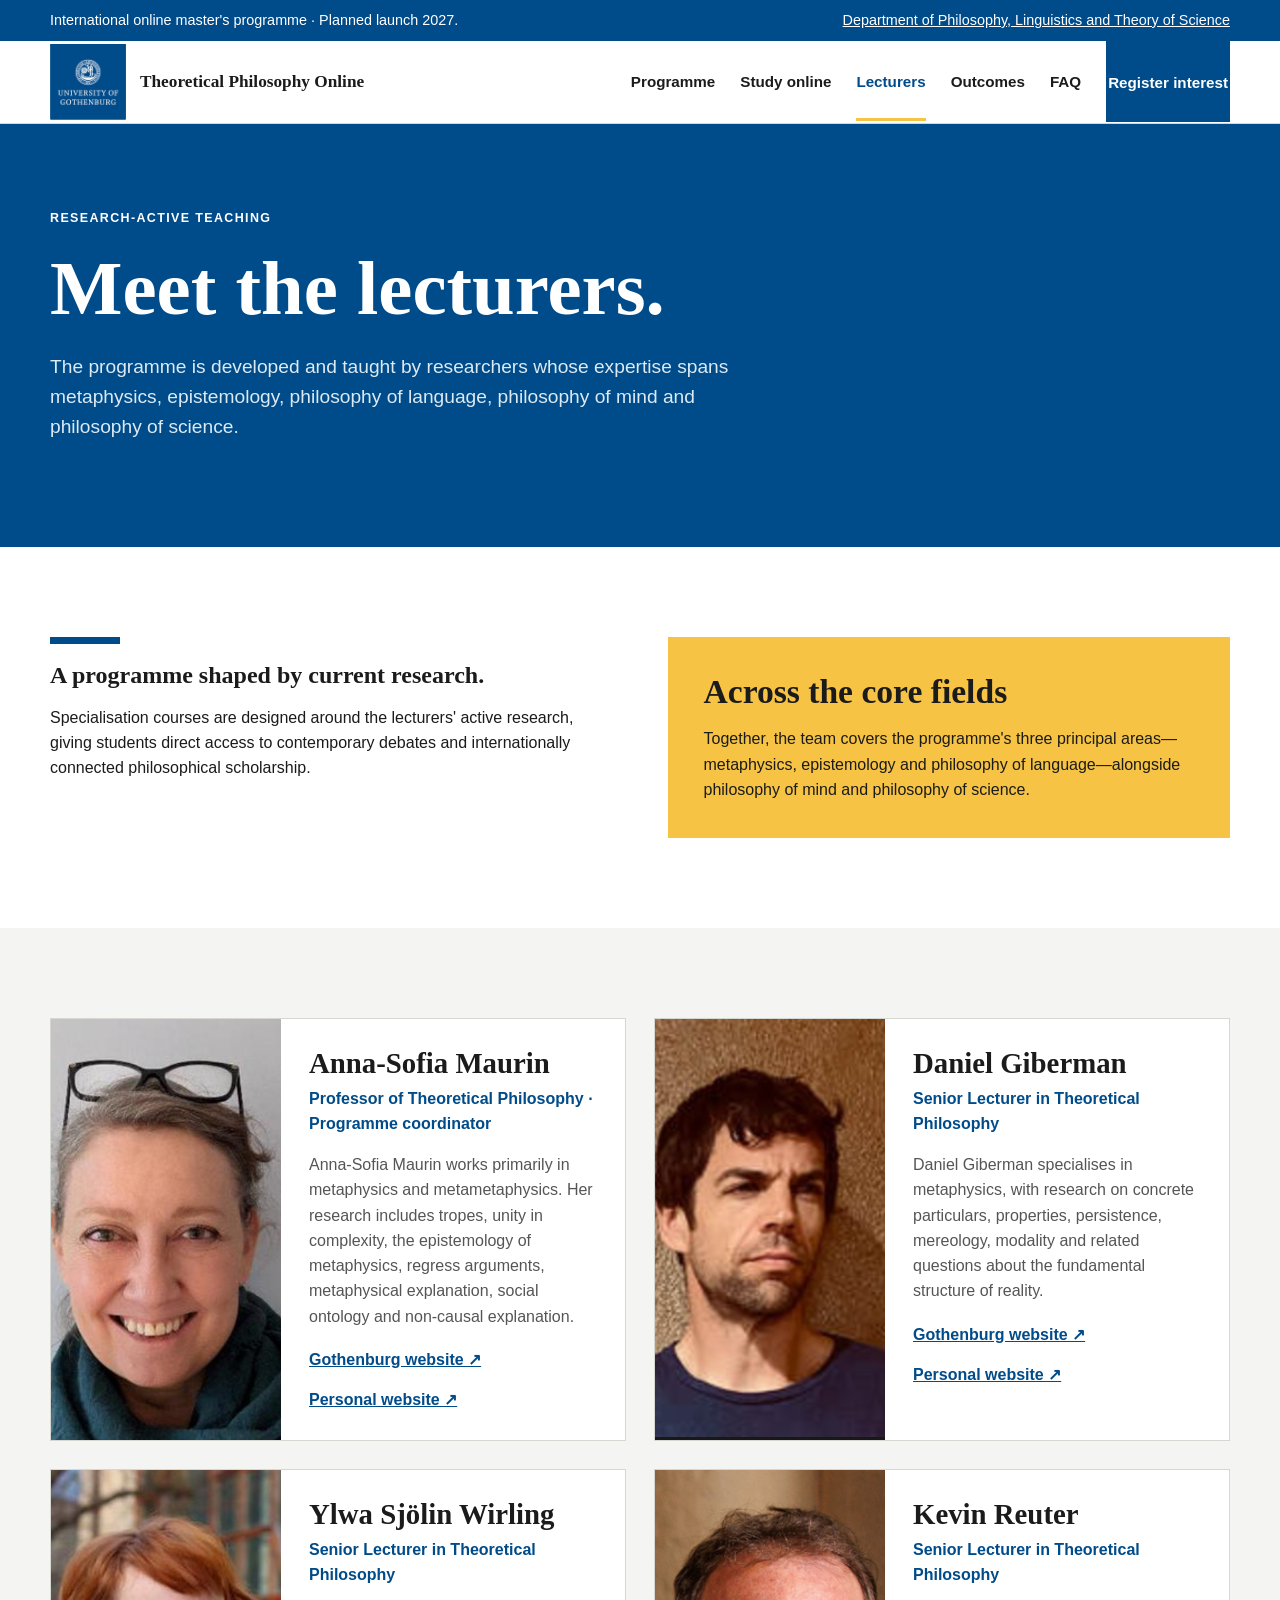
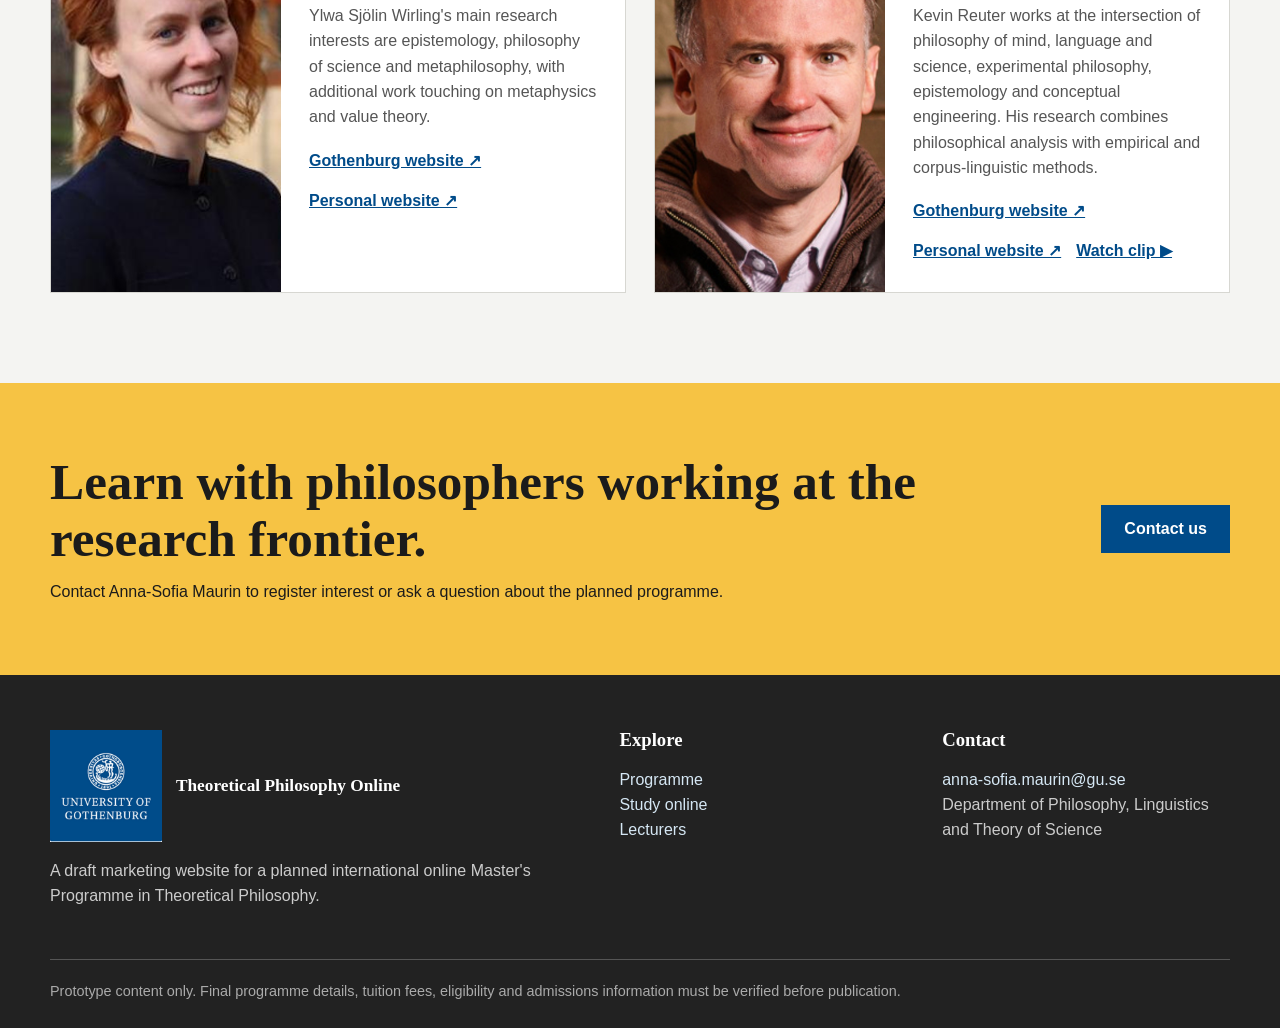
==== lecturers.html @ 15c9fd56 "Add files via upload" ====
<!DOCTYPE html>
<html lang="en">
<head>
  <meta charset="UTF-8" />
  <meta name="viewport" content="width=device-width, initial-scale=1.0" />
  <meta name="description" content="Meet the lecturers teaching the Online Master's Programme in Theoretical Philosophy at the University of Gothenburg." />
  <title>Lecturers | Online Master's in Theoretical Philosophy</title>
  <link rel="stylesheet" href="style.css" />
</head>
<body>
  <div class="topbar"><div class="wrap"><span>International online master's programme · Planned launch 2027.</span><a href="https://www.gu.se/en/flov">Department of Philosophy, Linguistics and Theory of Science</a></div></div>
  <header><div class="wrap"><nav aria-label="Main navigation">
    <a class="brand" href="index.html"><span class="gu-logo-crop" aria-hidden="true"><img src="images/university-of-gothenburg.png" alt=""></span><span class="brand-text"><strong>Theoretical Philosophy Online</strong></span></a>
    <button class="menu" aria-label="Open menu" aria-expanded="false">☰</button>
    <div class="nav-links"><a href="index.html#programme">Programme</a><a href="index.html#study-online">Study online</a><a class="active" href="lecturers.html">Lecturers</a><a href="index.html#outcomes">Outcomes</a><a href="index.html#faq">FAQ</a><a class="btn" href="index.html#interest">Register interest</a></div>
  </nav></div></header>
  <main>
    <section class="page-hero"><div class="wrap"><div class="kicker">Research-active teaching</div><h1>Meet the lecturers.</h1><p>The programme is developed and taught by researchers whose expertise spans metaphysics, epistemology, philosophy of language, philosophy of mind and philosophy of science.</p></div></section>
    <section class="section"><div class="wrap team-intro"><div><div class="blue-rule"></div><h2>A programme shaped by current research.</h2><p>Specialisation courses are designed around the lecturers' active research, giving students direct access to contemporary debates and internationally connected philosophical scholarship.</p></div><aside class="team-callout"><h2>Across the core fields</h2><p>Together, the team covers the programme's three principal areas—metaphysics, epistemology and philosophy of language—alongside philosophy of mind and philosophy of science.</p></aside></div></section>
    <section class="section alt"><div class="wrap staff-grid">
      <article class="staff-card"><div class="staff-photo"><img src="images/anna-sofia-maurin.png" alt="Portrait of Anna-Sofia Maurin" /></div><div class="staff-copy"><h2>Anna-Sofia Maurin</h2><div class="role">Professor of Theoretical Philosophy · Programme coordinator</div><p>Anna-Sofia Maurin works primarily in metaphysics and metametaphysics. Her research includes tropes, unity in complexity, the epistemology of metaphysics, regress arguments, metaphysical explanation, social ontology and non-causal explanation.</p><div class="staff-links"><a href="https://www.gu.se/en/about/find-staff/anna-sofiamaurin">Gothenburg website ↗</a><a href="https://annasofiamaurin.wordpress.com/">Personal website ↗</a></div></div></article>
      <article class="staff-card"><div class="staff-photo"><img src="images/daniel-giberman.png" alt="Portrait of Daniel Giberman" /></div><div class="staff-copy"><h2>Daniel Giberman</h2><div class="role">Senior Lecturer in Theoretical Philosophy</div><p>Daniel Giberman specialises in metaphysics, with research on concrete particulars, properties, persistence, mereology, modality and related questions about the fundamental structure of reality.</p><div class="staff-links"><a href="https://www.gu.se/en/about/find-staff/danielgiberman">Gothenburg website ↗</a><a href="https://www.danielgiberman.com/">Personal website ↗</a></div></div></article>
      <article class="staff-card"><div class="staff-photo"><img src="images/ylwa-sjolin-wirling.png" alt="Portrait of Ylwa Sjölin Wirling" /></div><div class="staff-copy"><h2>Ylwa Sjölin Wirling</h2><div class="role">Senior Lecturer in Theoretical Philosophy</div><p>Ylwa Sjölin Wirling's main research interests are epistemology, philosophy of science and metaphilosophy, with additional work touching on metaphysics and value theory.</p><div class="staff-links"><a href="https://www.gu.se/en/about/find-staff/ylwasjolinwirling">Gothenburg website ↗</a><a href="https://sites.google.com/view/ylwasjolinwirling/home">Personal website ↗</a></div></div></article>
      <article class="staff-card"><div class="staff-photo"><img src="images/kevin-reuter.png" alt="Portrait of Kevin Reuter" /></div><div class="staff-copy"><h2>Kevin Reuter</h2><div class="role">Senior Lecturer in Theoretical Philosophy</div><p>Kevin Reuter works at the intersection of philosophy of mind, language and science, experimental philosophy, epistemology and conceptual engineering. His research combines philosophical analysis with empirical and corpus-linguistic methods.</p><div class="staff-links"><a href="https://www.gu.se/en/about/find-staff/kevinreuter">Gothenburg website ↗</a><a href="https://www.kevinreuter.com/">Personal website ↗</a><button class="clip-link" type="button" data-video="videos/kevin-reuter-clip.mp4" data-title="Kevin Reuter — video clip">Watch clip ▶</button></div></div></article>
    </div></section>
    <section class="cta"><div class="wrap cta-box"><div><h2>Learn with philosophers working at the research frontier.</h2><p>Contact Anna-Sofia Maurin to register interest or ask a question about the planned programme.</p></div><a class="btn" href="mailto:anna-sofia.maurin@gu.se?subject=Online%20Master%27s%20in%20Theoretical%20Philosophy">Contact us</a></div></section>
  </main>
  <footer><div class="wrap"><div class="footer-grid"><div><a class="brand" href="index.html" style="color:white"><span class="gu-logo-crop gu-logo-footer" aria-hidden="true"><img src="images/university-of-gothenburg.png" alt=""></span><span class="brand-text"><strong>Theoretical Philosophy Online</strong></span></a><p>A draft marketing website for a planned international online Master's Programme in Theoretical Philosophy.</p></div><div><h3>Explore</h3><p><a href="index.html#programme">Programme</a><br><a href="index.html#study-online">Study online</a><br><a href="lecturers.html">Lecturers</a></p></div><div><h3>Contact</h3><p><a href="mailto:anna-sofia.maurin@gu.se">anna-sofia.maurin@gu.se</a><br>Department of Philosophy, Linguistics and Theory of Science</p></div></div><div class="fineprint">Prototype content only. Final programme details, tuition fees, eligibility and admissions information must be verified before publication.</div></div></footer>
  <div class="video-modal" id="video-modal" aria-hidden="true" role="dialog" aria-modal="true" aria-labelledby="video-modal-title">
    <div class="video-modal-panel">
      <div class="video-modal-head"><h2 id="video-modal-title">Video clip</h2><button class="video-modal-close" type="button" aria-label="Close video">×</button></div>
      <video id="lecturer-video" controls playsinline preload="metadata"></video>
    </div>
  </div>
  <script>
    const b=document.querySelector('.menu'),n=document.querySelector('.nav-links');
    b.addEventListener('click',()=>{const o=n.classList.toggle('open');b.setAttribute('aria-expanded',o?'true':'false')});
    const modal=document.getElementById('video-modal'),video=document.getElementById('lecturer-video'),title=document.getElementById('video-modal-title'),close=document.querySelector('.video-modal-close');
    const closeVideo=()=>{video.pause();video.removeAttribute('src');video.load();modal.classList.remove('open');modal.setAttribute('aria-hidden','true');document.body.classList.remove('modal-open')};
    document.querySelectorAll('.clip-link').forEach(button=>button.addEventListener('click',()=>{video.src=button.dataset.video;title.textContent=button.dataset.title||'Video clip';modal.classList.add('open');modal.setAttribute('aria-hidden','false');document.body.classList.add('modal-open');close.focus()}));
    close.addEventListener('click',closeVideo);
    modal.addEventListener('click',event=>{if(event.target===modal)closeVideo()});
    document.addEventListener('keydown',event=>{if(event.key==='Escape'&&modal.classList.contains('open'))closeVideo()});
  </script>
</body>
</html>
---- style.css ----
:root{
  --gu-blue:#004B89;
  --gu-blue-dark:#004B89;
  --gu-blue-pale:#e7f1f8;
  --gu-yellow:#f6c344;
  --ink:#1b1b1b;
  --muted:#555;
  --paper:#fff;
  --soft:#f4f4f2;
  --line:#d7d7d2;
  --max:1180px;
}
*{box-sizing:border-box}html{scroll-behavior:smooth}body{margin:0;color:var(--ink);background:var(--paper);font-family:Arial,Helvetica,sans-serif;line-height:1.58}a{color:inherit}.wrap{width:min(calc(100% - 40px),var(--max));margin:auto}.topbar{background:var(--gu-blue-dark);color:#fff;padding:9px 20px;font-size:.9rem}.topbar .wrap{display:flex;justify-content:space-between;gap:20px}.topbar a{color:#fff}header{position:sticky;top:0;z-index:30;background:#fff;border-bottom:1px solid var(--line)}nav{min-height:82px;display:flex;align-items:center;justify-content:space-between;gap:28px}.brand{text-decoration:none;display:flex;align-items:center;gap:14px;font-weight:700}.gu-logo-crop{--logo-size:76px;position:relative;display:block;flex:0 0 var(--logo-size);width:var(--logo-size);height:var(--logo-size);overflow:hidden}.gu-logo-crop img{position:absolute;width:calc(var(--logo-size) * 1.875);max-width:none;height:auto;left:calc(var(--logo-size) * -0.4375);top:calc(var(--logo-size) * -0.109375)}.gu-logo-footer{--logo-size:112px}.brand-text small{display:block;text-transform:uppercase;letter-spacing:.08em;font-size:.65rem;color:var(--muted)}.brand-text strong{display:block;font-family:Georgia,serif;font-size:1.08rem}.nav-links{display:flex;align-items:center;gap:25px}.nav-links a{text-decoration:none;font-weight:700;font-size:.95rem;border-bottom:3px solid transparent;padding:28px 0 24px}.nav-links a:hover,.nav-links a.active{border-color:var(--gu-yellow);color:var(--gu-blue)}.btn{display:inline-flex;align-items:center;justify-content:center;min-height:48px;padding:0 21px;background:var(--gu-blue);color:#fff;text-decoration:none;font-weight:700;border:2px solid var(--gu-blue);transition:.2s}.btn:hover{background:var(--gu-blue-dark);border-color:var(--gu-blue-dark)}.btn-outline{background:transparent;color:var(--gu-blue)}.menu{display:none;border:0;background:none;font-size:1.6rem}.hero{background:linear-gradient(90deg,var(--gu-blue-dark) 0 67%,var(--gu-yellow) 67%);color:#fff}.hero-grid{display:grid;grid-template-columns:1.45fr .55fr;min-height:650px}.hero-copy{padding:105px 70px 95px 0}.kicker{text-transform:uppercase;letter-spacing:.11em;font-weight:700;font-size:.78rem;margin-bottom:18px}.hero h1,.page-hero h1,h2,h3{font-family:Georgia,'Times New Roman',serif;line-height:1.12;margin:0}.hero h1{font-size:clamp(3.2rem,6.3vw,6.4rem);max-width:850px}.hero p{font-size:1.22rem;max-width:700px;color:#e3eef5;margin:27px 0 32px}.hero-actions{display:flex;flex-wrap:wrap;gap:12px}.hero .btn{background:#fff;color:var(--gu-blue-dark);border-color:#fff}.hero .btn-outline{background:transparent;color:#fff}.hero-side{color:var(--ink);display:flex;align-items:flex-end;padding:45px 0 45px 38px}.factbox{background:#fff;padding:30px;width:100%;box-shadow:0 14px 35px rgba(0,0,0,.13)}.factbox h3{font-size:1.7rem;margin-bottom:15px}.fact{padding:14px 0;border-top:1px solid var(--line)}.fact strong{display:block;color:var(--gu-blue)}.fact span{font-size:.94rem;color:var(--muted)}.section{padding:90px 0}.section.alt{background:var(--soft)}.section-head{max-width:800px;margin-bottom:42px}.section-head h2{font-size:clamp(2.4rem,4.2vw,4.2rem)}.section-head p{font-size:1.12rem;color:var(--muted);margin:17px 0 0}.blue-rule{width:70px;height:7px;background:var(--gu-blue);margin-bottom:18px}.pillar-grid{display:grid;grid-template-columns:repeat(4,1fr);gap:22px}.pillar{border-top:8px solid var(--gu-blue);background:#fff;padding:28px 24px;min-height:245px}.pillar:nth-child(even){border-color:var(--gu-yellow)}.pillar h3{font-size:1.45rem;margin:22px 0 10px}.pillar p{color:var(--muted);margin:0}.programme-grid{display:grid;grid-template-columns:.85fr 1.15fr;gap:55px}.programme-note{background:var(--gu-blue);color:#fff;padding:38px;align-self:start;position:sticky;top:110px}.programme-note h3{font-size:2rem}.programme-note p{color:#dceaf4}.mini-list{display:grid;gap:12px;margin-top:25px}.mini-list b{display:inline-block;width:50px;color:var(--gu-yellow)}.courses{display:grid;gap:16px}.course{background:#fff;border:1px solid var(--line);display:grid;grid-template-columns:100px 1fr}.course-code{background:var(--gu-blue-pale);color:var(--gu-blue);font-weight:800;display:grid;place-items:center;text-align:center;padding:20px}.course-copy{padding:24px}.course h3{font-size:1.45rem;margin-bottom:7px}.course p{margin:0;color:var(--muted)}.format-grid{display:grid;grid-template-columns:1fr 1fr;gap:24px}.format-card{padding:38px;background:var(--gu-blue);color:#fff}.format-card.yellow{background:var(--gu-yellow);color:var(--ink)}.format-card h3{font-size:2rem;margin-bottom:14px}.checklist{display:grid;gap:10px;margin-top:20px}.checklist div:before{content:'→';font-weight:800;margin-right:10px}.timeline{display:grid;grid-template-columns:repeat(4,1fr);border-top:6px solid var(--gu-blue)}.step{padding:25px 24px 0 0}.step b{display:block;color:var(--gu-blue);margin-bottom:8px}.step span{color:var(--muted)}.quote{background:var(--gu-blue-dark);color:#fff;padding:55px;display:grid;grid-template-columns:1fr auto;gap:35px;align-items:end}.quote blockquote{font-family:Georgia,serif;font-size:clamp(2rem,3.8vw,3.8rem);line-height:1.14;margin:0}.quote p{color:#dceaf4}.faq{max-width:900px}.faq details{border-top:1px solid var(--line);padding:0}.faq summary{font-weight:700;cursor:pointer;padding:20px 0}.faq p{color:var(--muted);margin:0 0 20px}.cta{background:var(--gu-yellow);padding:70px 0}.cta-box{display:grid;grid-template-columns:1fr auto;gap:35px;align-items:center}.cta h2{font-size:clamp(2.2rem,4vw,4rem)}.cta p{margin:12px 0 0;max-width:720px}.page-hero{background:var(--gu-blue-dark);color:#fff;padding:85px 0}.page-hero h1{font-size:clamp(3rem,6vw,5.7rem);max-width:850px}.page-hero p{font-size:1.2rem;color:#dceaf4;max-width:730px}.staff-grid{display:grid;grid-template-columns:1fr 1fr;gap:28px}.staff-card{border:1px solid var(--line);background:#fff;display:grid;grid-template-columns:230px 1fr;min-height:310px}.staff-monogram{background:var(--gu-blue-pale);display:grid;place-items:center;font-family:Georgia,serif;font-size:3rem;color:var(--gu-blue)}.staff-card:nth-child(2n) .staff-monogram{background:#fff1bf;color:#6b4d00}.staff-copy{padding:28px}.staff-copy h2{font-size:1.8rem}.role{font-weight:700;color:var(--gu-blue);margin:6px 0 15px}.staff-copy p{color:var(--muted)}.staff-links{display:flex;flex-wrap:wrap;gap:15px;margin-top:18px}.staff-links a{color:var(--gu-blue);font-weight:700}.team-intro{display:grid;grid-template-columns:1fr 1fr;gap:55px;align-items:start}.team-callout{background:var(--gu-yellow);padding:36px}.team-callout h2{font-size:2.1rem}.team-callout p{margin-bottom:0}footer{background:#222;color:#fff;padding:55px 0 25px}.footer-grid{display:grid;grid-template-columns:1.3fr .7fr .7fr;gap:35px}footer a{color:#d5e7f4;text-decoration:none}footer p{color:#ccc}.fineprint{border-top:1px solid #555;padding-top:20px;margin-top:35px;color:#aaa;font-size:.9rem}
@media(max-width:920px){.menu{display:block}.nav-links{display:none;position:absolute;top:82px;left:0;right:0;background:#fff;padding:20px;flex-direction:column;align-items:flex-start;border-bottom:1px solid var(--line)}.nav-links.open{display:flex}.nav-links a{padding:8px 0}.hero{background:var(--gu-blue-dark)}.hero-grid,.programme-grid,.format-grid,.cta-box,.footer-grid,.team-intro{grid-template-columns:1fr}.hero-copy{padding:80px 0 40px}.hero-side{padding:0 0 55px}.programme-note{position:static}.pillar-grid,.timeline,.staff-grid{grid-template-columns:1fr 1fr}.quote{grid-template-columns:1fr}.staff-card{grid-template-columns:190px 1fr}}
@media(max-width:640px){.wrap{width:min(calc(100% - 24px),var(--max))}.topbar .wrap{display:block}.brand-text small{display:none}.brand-text strong{font-size:.9rem}.gu-logo-crop{--logo-size:60px}.gu-logo-footer{--logo-size:92px}.section{padding:65px 0}.pillar-grid,.timeline,.staff-grid{grid-template-columns:1fr}.course{grid-template-columns:1fr}.course-code{min-height:70px}.quote{padding:34px 24px}.staff-card{grid-template-columns:1fr}.staff-monogram{min-height:130px}.hero h1{font-size:3.3rem}}

/* Lecturer portraits */
.staff-photo{min-height:310px;overflow:hidden;background:var(--gu-blue-pale)}
.staff-photo img{display:block;width:100%;height:100%;min-height:310px;object-fit:cover;object-position:center top}
.staff-card:nth-child(1) .staff-photo img{object-position:center 24%}
.staff-card:nth-child(2) .staff-photo img{object-position:center 20%}
.staff-card:nth-child(3) .staff-photo img{object-position:center 18%}
.staff-card:nth-child(4) .staff-photo img{object-position:center 20%}
@media(max-width:920px){.staff-photo,.staff-photo img{min-height:300px}}
@media(max-width:640px){.staff-photo,.staff-photo img{height:340px;min-height:340px}}


/* Lecturer video clips */
.clip-link{appearance:none;border:0;background:none;padding:0;color:var(--gu-blue);font:inherit;font-weight:700;text-decoration:underline;cursor:pointer}
.clip-link:hover{color:var(--gu-blue-dark)}
.video-modal{position:fixed;inset:0;z-index:100;display:none;align-items:center;justify-content:center;padding:24px;background:rgba(0,0,0,.72)}
.video-modal.open{display:flex}
.video-modal-panel{width:min(920px,100%);background:#fff;box-shadow:0 24px 70px rgba(0,0,0,.35)}
.video-modal-head{display:flex;align-items:center;justify-content:space-between;gap:20px;padding:17px 20px;border-bottom:1px solid var(--line)}
.video-modal-head h2{font-size:1.35rem}
.video-modal-close{border:0;background:none;font-size:2rem;line-height:1;cursor:pointer;padding:0 4px;color:var(--ink)}
.video-modal video{display:block;width:100%;max-height:75vh;background:#000}
body.modal-open{overflow:hidden}
@media(max-width:640px){.video-modal{padding:12px}.video-modal-head{padding:14px 16px}.video-modal-head h2{font-size:1.15rem}}
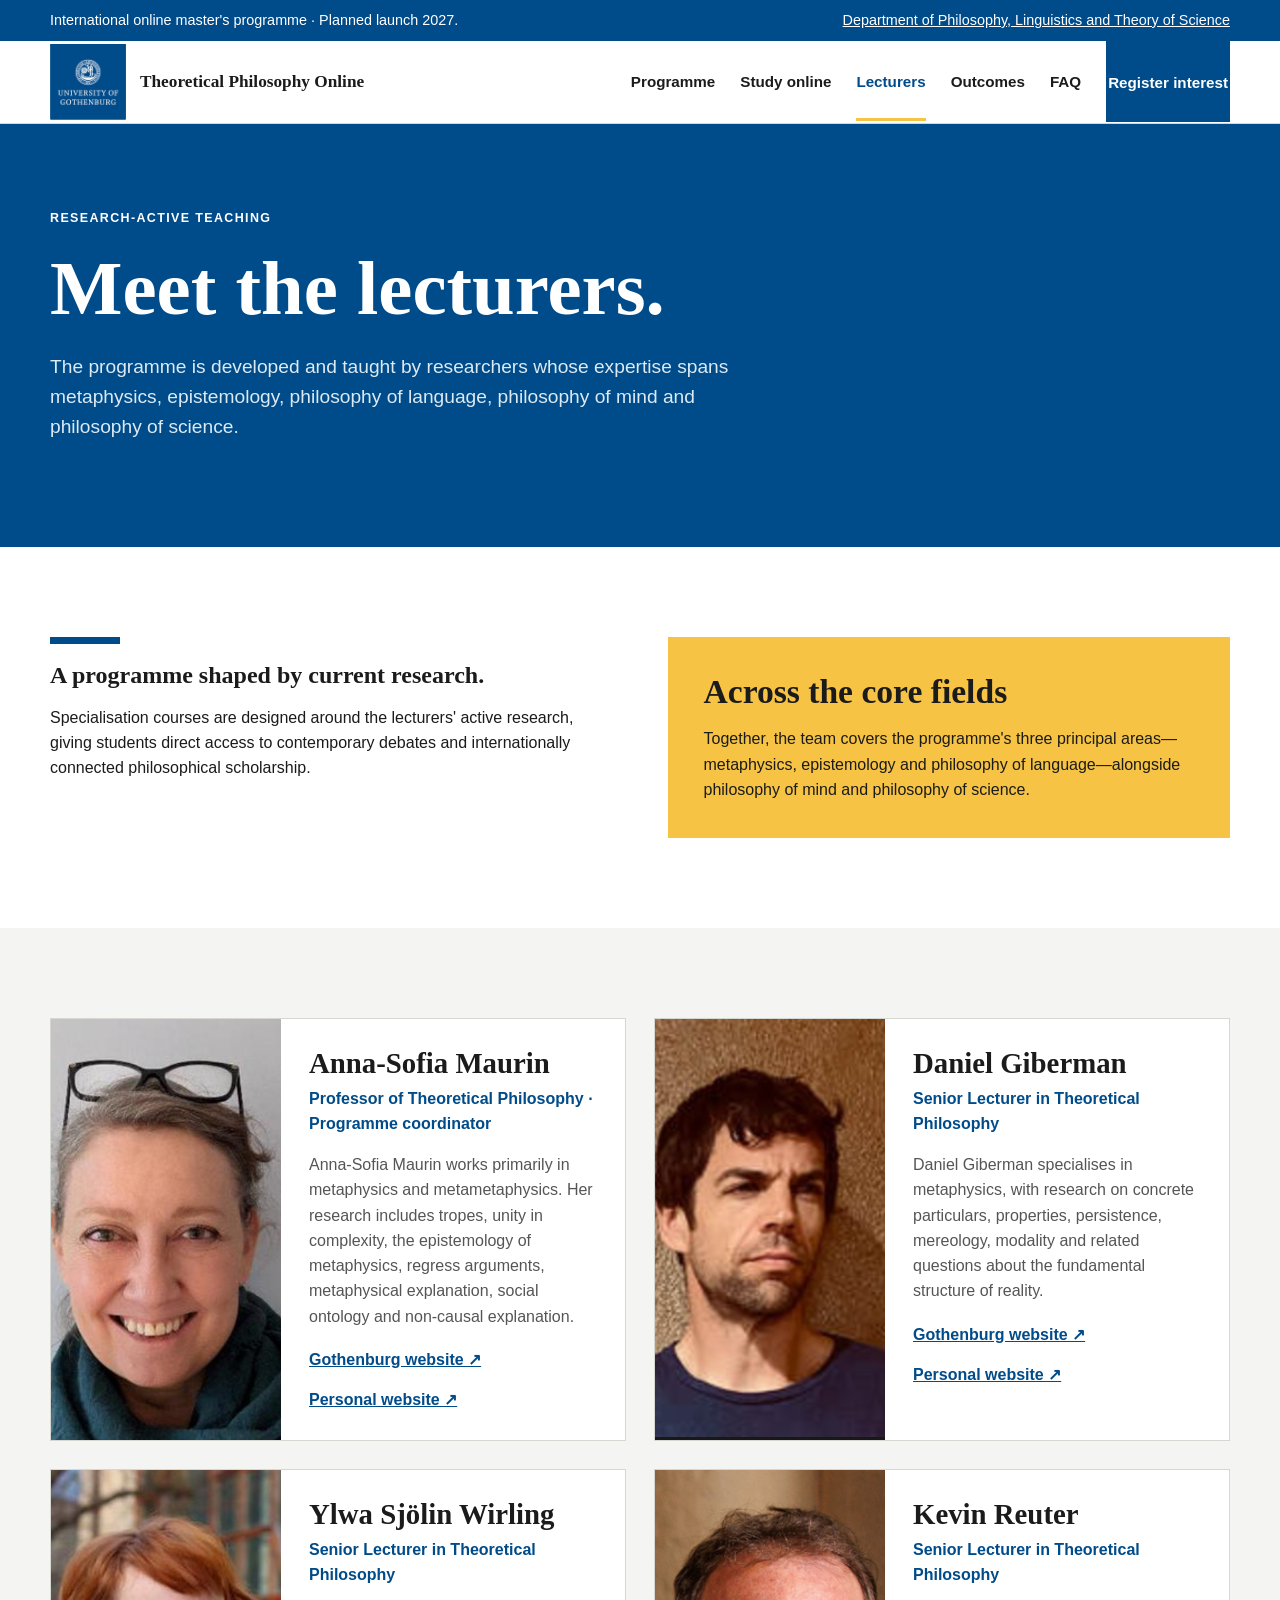
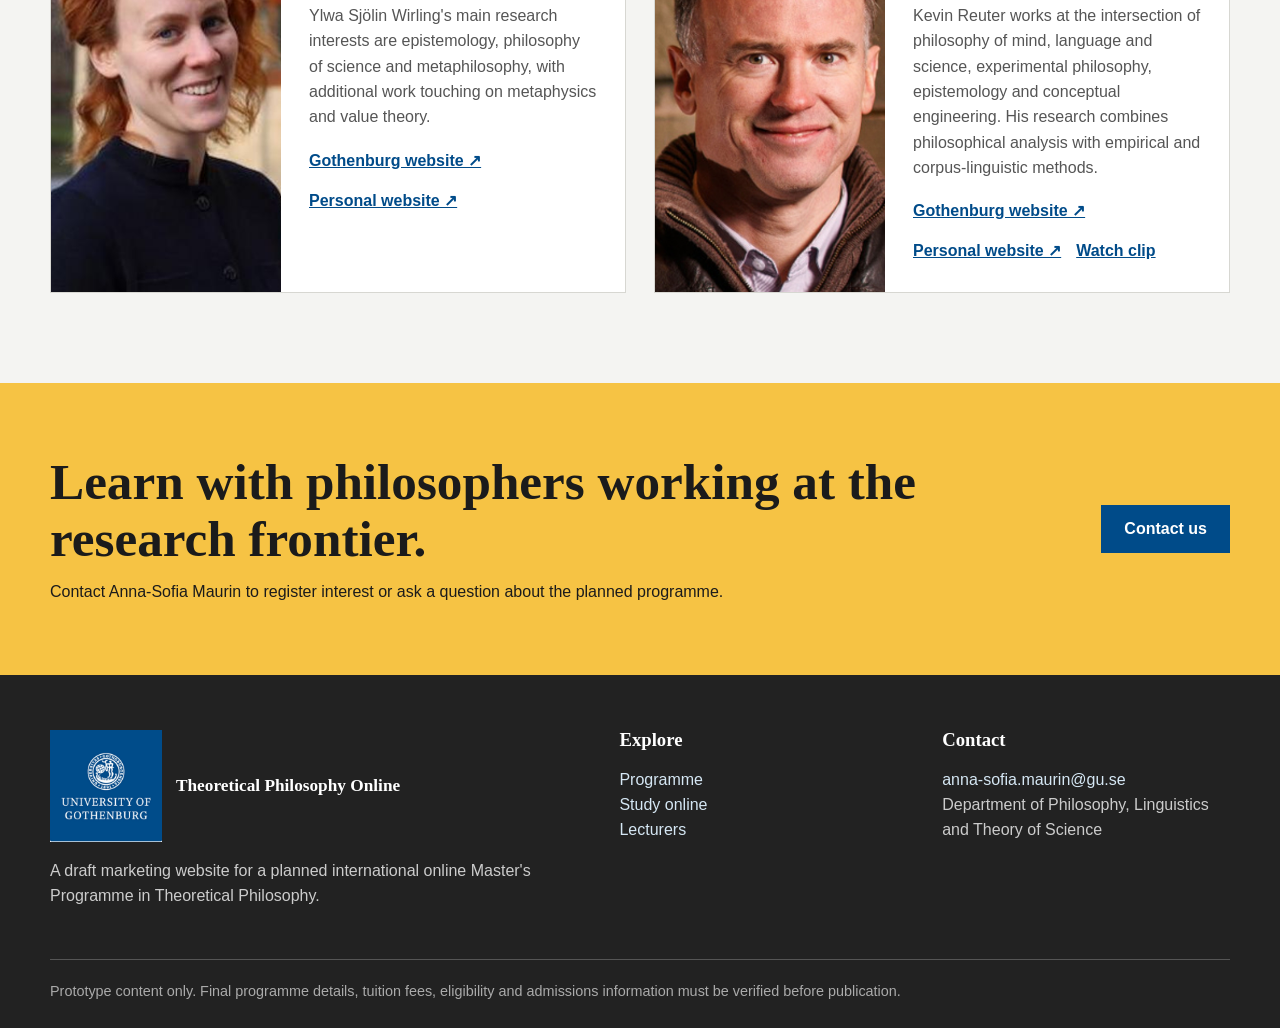
==== commit 47dac88f: "Add files via upload" ====
--- a/lecturers.html
+++ b/lecturers.html
@@ -21,7 +21,7 @@
       <article class="staff-card"><div class="staff-photo"><img src="images/anna-sofia-maurin.png" alt="Portrait of Anna-Sofia Maurin" /></div><div class="staff-copy"><h2>Anna-Sofia Maurin</h2><div class="role">Professor of Theoretical Philosophy · Programme coordinator</div><p>Anna-Sofia Maurin works primarily in metaphysics and metametaphysics. Her research includes tropes, unity in complexity, the epistemology of metaphysics, regress arguments, metaphysical explanation, social ontology and non-causal explanation.</p><div class="staff-links"><a href="https://www.gu.se/en/about/find-staff/anna-sofiamaurin">Gothenburg website ↗</a><a href="https://annasofiamaurin.wordpress.com/">Personal website ↗</a></div></div></article>
       <article class="staff-card"><div class="staff-photo"><img src="images/daniel-giberman.png" alt="Portrait of Daniel Giberman" /></div><div class="staff-copy"><h2>Daniel Giberman</h2><div class="role">Senior Lecturer in Theoretical Philosophy</div><p>Daniel Giberman specialises in metaphysics, with research on concrete particulars, properties, persistence, mereology, modality and related questions about the fundamental structure of reality.</p><div class="staff-links"><a href="https://www.gu.se/en/about/find-staff/danielgiberman">Gothenburg website ↗</a><a href="https://www.danielgiberman.com/">Personal website ↗</a></div></div></article>
       <article class="staff-card"><div class="staff-photo"><img src="images/ylwa-sjolin-wirling.png" alt="Portrait of Ylwa Sjölin Wirling" /></div><div class="staff-copy"><h2>Ylwa Sjölin Wirling</h2><div class="role">Senior Lecturer in Theoretical Philosophy</div><p>Ylwa Sjölin Wirling's main research interests are epistemology, philosophy of science and metaphilosophy, with additional work touching on metaphysics and value theory.</p><div class="staff-links"><a href="https://www.gu.se/en/about/find-staff/ylwasjolinwirling">Gothenburg website ↗</a><a href="https://sites.google.com/view/ylwasjolinwirling/home">Personal website ↗</a></div></div></article>
-      <article class="staff-card"><div class="staff-photo"><img src="images/kevin-reuter.png" alt="Portrait of Kevin Reuter" /></div><div class="staff-copy"><h2>Kevin Reuter</h2><div class="role">Senior Lecturer in Theoretical Philosophy</div><p>Kevin Reuter works at the intersection of philosophy of mind, language and science, experimental philosophy, epistemology and conceptual engineering. His research combines philosophical analysis with empirical and corpus-linguistic methods.</p><div class="staff-links"><a href="https://www.gu.se/en/about/find-staff/kevinreuter">Gothenburg website ↗</a><a href="https://www.kevinreuter.com/">Personal website ↗</a><button class="clip-link" type="button" data-video="videos/kevin-reuter-clip.mp4" data-title="Kevin Reuter — video clip">Watch clip ▶</button></div></div></article>
+      <article class="staff-card"><div class="staff-photo"><img src="images/kevin-reuter.png" alt="Portrait of Kevin Reuter" /></div><div class="staff-copy"><h2>Kevin Reuter</h2><div class="role">Senior Lecturer in Theoretical Philosophy</div><p>Kevin Reuter works at the intersection of philosophy of mind, language and science, experimental philosophy, epistemology and conceptual engineering. His research combines philosophical analysis with empirical and corpus-linguistic methods.</p><div class="staff-links"><a href="https://www.gu.se/en/about/find-staff/kevinreuter">Gothenburg website ↗</a><a href="https://www.kevinreuter.com/">Personal website ↗</a><button class="clip-link" type="button" data-video="videos/kevin-reuter-clip.mp4" data-title="Kevin Reuter">Watch clip</button></div></div></article>
     </div></section>
     <section class="cta"><div class="wrap cta-box"><div><h2>Learn with philosophers working at the research frontier.</h2><p>Contact Anna-Sofia Maurin to register interest or ask a question about the planned programme.</p></div><a class="btn" href="mailto:anna-sofia.maurin@gu.se?subject=Online%20Master%27s%20in%20Theoretical%20Philosophy">Contact us</a></div></section>
   </main>
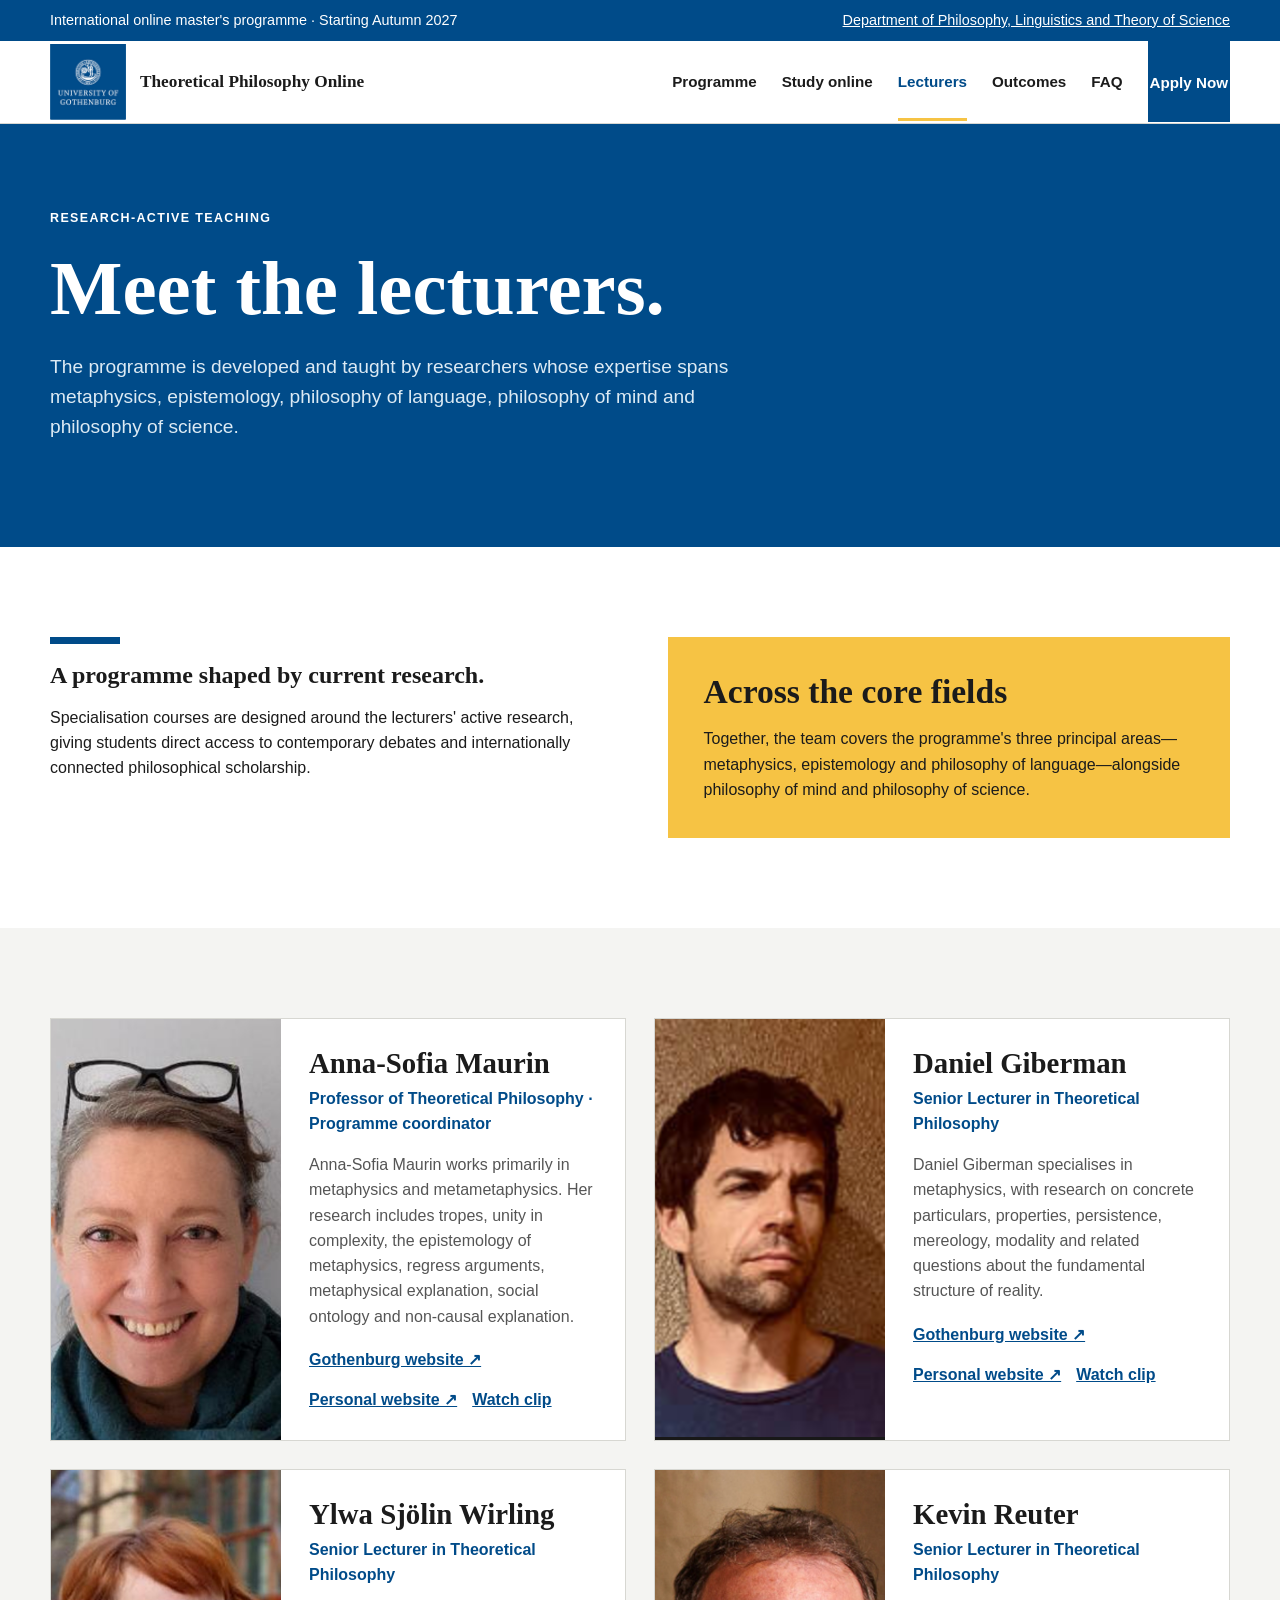
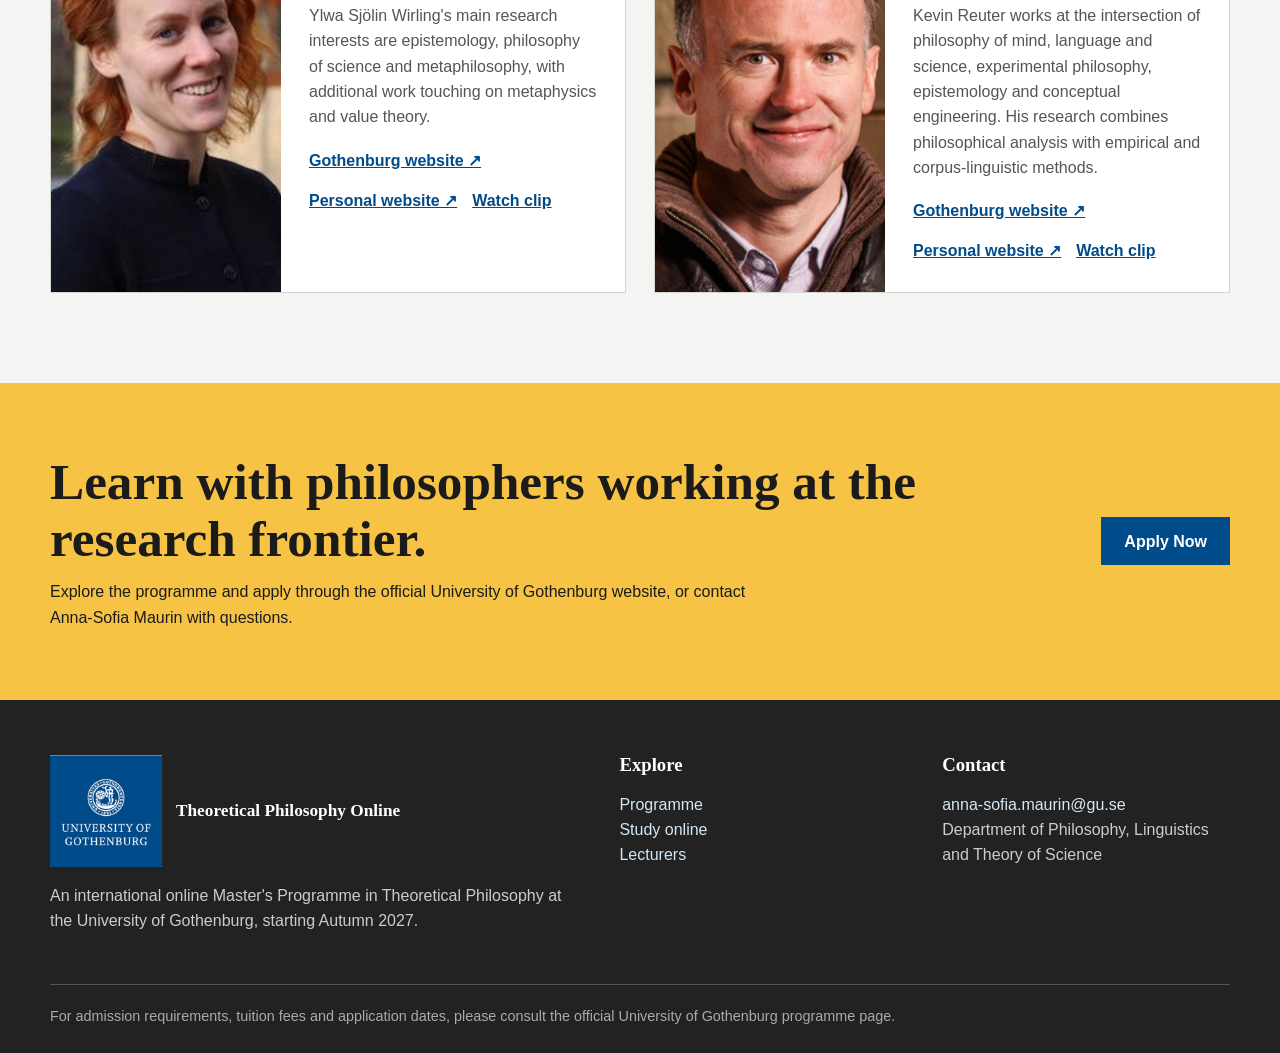
==== commit f12a41ee: "Add files via upload" ====
--- a/lecturers.html
+++ b/lecturers.html
@@ -8,24 +8,24 @@
   <link rel="stylesheet" href="style.css" />
 </head>
 <body>
-  <div class="topbar"><div class="wrap"><span>International online master's programme · Planned launch 2027.</span><a href="https://www.gu.se/en/flov">Department of Philosophy, Linguistics and Theory of Science</a></div></div>
+  <div class="topbar"><div class="wrap"><span>International online master's programme · Starting Autumn 2027</span><a href="https://www.gu.se/en/flov">Department of Philosophy, Linguistics and Theory of Science</a></div></div>
   <header><div class="wrap"><nav aria-label="Main navigation">
     <a class="brand" href="index.html"><span class="gu-logo-crop" aria-hidden="true"><img src="images/university-of-gothenburg.png" alt=""></span><span class="brand-text"><strong>Theoretical Philosophy Online</strong></span></a>
     <button class="menu" aria-label="Open menu" aria-expanded="false">☰</button>
-    <div class="nav-links"><a href="index.html#programme">Programme</a><a href="index.html#study-online">Study online</a><a class="active" href="lecturers.html">Lecturers</a><a href="index.html#outcomes">Outcomes</a><a href="index.html#faq">FAQ</a><a class="btn" href="index.html#interest">Register interest</a></div>
+    <div class="nav-links"><a href="index.html#programme">Programme</a><a href="index.html#study-online">Study online</a><a class="active" href="lecturers.html">Lecturers</a><a href="index.html#outcomes">Outcomes</a><a href="index.html#faq">FAQ</a><a class="btn" href="https://www.gu.se/en/study-gothenburg/theoretical-philosophy-masters-programme-h2top">Apply Now</a></div>
   </nav></div></header>
   <main>
     <section class="page-hero"><div class="wrap"><div class="kicker">Research-active teaching</div><h1>Meet the lecturers.</h1><p>The programme is developed and taught by researchers whose expertise spans metaphysics, epistemology, philosophy of language, philosophy of mind and philosophy of science.</p></div></section>
     <section class="section"><div class="wrap team-intro"><div><div class="blue-rule"></div><h2>A programme shaped by current research.</h2><p>Specialisation courses are designed around the lecturers' active research, giving students direct access to contemporary debates and internationally connected philosophical scholarship.</p></div><aside class="team-callout"><h2>Across the core fields</h2><p>Together, the team covers the programme's three principal areas—metaphysics, epistemology and philosophy of language—alongside philosophy of mind and philosophy of science.</p></aside></div></section>
     <section class="section alt"><div class="wrap staff-grid">
-      <article class="staff-card"><div class="staff-photo"><img src="images/anna-sofia-maurin.png" alt="Portrait of Anna-Sofia Maurin" /></div><div class="staff-copy"><h2>Anna-Sofia Maurin</h2><div class="role">Professor of Theoretical Philosophy · Programme coordinator</div><p>Anna-Sofia Maurin works primarily in metaphysics and metametaphysics. Her research includes tropes, unity in complexity, the epistemology of metaphysics, regress arguments, metaphysical explanation, social ontology and non-causal explanation.</p><div class="staff-links"><a href="https://www.gu.se/en/about/find-staff/anna-sofiamaurin">Gothenburg website ↗</a><a href="https://annasofiamaurin.wordpress.com/">Personal website ↗</a></div></div></article>
-      <article class="staff-card"><div class="staff-photo"><img src="images/daniel-giberman.png" alt="Portrait of Daniel Giberman" /></div><div class="staff-copy"><h2>Daniel Giberman</h2><div class="role">Senior Lecturer in Theoretical Philosophy</div><p>Daniel Giberman specialises in metaphysics, with research on concrete particulars, properties, persistence, mereology, modality and related questions about the fundamental structure of reality.</p><div class="staff-links"><a href="https://www.gu.se/en/about/find-staff/danielgiberman">Gothenburg website ↗</a><a href="https://www.danielgiberman.com/">Personal website ↗</a></div></div></article>
-      <article class="staff-card"><div class="staff-photo"><img src="images/ylwa-sjolin-wirling.png" alt="Portrait of Ylwa Sjölin Wirling" /></div><div class="staff-copy"><h2>Ylwa Sjölin Wirling</h2><div class="role">Senior Lecturer in Theoretical Philosophy</div><p>Ylwa Sjölin Wirling's main research interests are epistemology, philosophy of science and metaphilosophy, with additional work touching on metaphysics and value theory.</p><div class="staff-links"><a href="https://www.gu.se/en/about/find-staff/ylwasjolinwirling">Gothenburg website ↗</a><a href="https://sites.google.com/view/ylwasjolinwirling/home">Personal website ↗</a></div></div></article>
+      <article class="staff-card"><div class="staff-photo"><img src="images/anna-sofia-maurin.png" alt="Portrait of Anna-Sofia Maurin" /></div><div class="staff-copy"><h2>Anna-Sofia Maurin</h2><div class="role">Professor of Theoretical Philosophy · Programme coordinator</div><p>Anna-Sofia Maurin works primarily in metaphysics and metametaphysics. Her research includes tropes, unity in complexity, the epistemology of metaphysics, regress arguments, metaphysical explanation, social ontology and non-causal explanation.</p><div class="staff-links"><a href="https://www.gu.se/en/about/find-staff/anna-sofiamaurin">Gothenburg website ↗</a><a href="https://annasofiamaurin.wordpress.com/">Personal website ↗</a><button class="clip-link" type="button" data-video="videos/anna-sofia-clip.mp4" data-title="Anna-Sofia Maurin">Watch clip</button></div></div></article>
+      <article class="staff-card"><div class="staff-photo"><img src="images/daniel-giberman.png" alt="Portrait of Daniel Giberman" /></div><div class="staff-copy"><h2>Daniel Giberman</h2><div class="role">Senior Lecturer in Theoretical Philosophy</div><p>Daniel Giberman specialises in metaphysics, with research on concrete particulars, properties, persistence, mereology, modality and related questions about the fundamental structure of reality.</p><div class="staff-links"><a href="https://www.gu.se/en/about/find-staff/danielgiberman">Gothenburg website ↗</a><a href="https://www.danielgiberman.com/">Personal website ↗</a><button class="clip-link" type="button" data-video="videos/dan-giberman-clip.mp4" data-title="Daniel Giberman">Watch clip</button></div></div></article>
+      <article class="staff-card"><div class="staff-photo"><img src="images/ylwa-sjolin-wirling.png" alt="Portrait of Ylwa Sjölin Wirling" /></div><div class="staff-copy"><h2>Ylwa Sjölin Wirling</h2><div class="role">Senior Lecturer in Theoretical Philosophy</div><p>Ylwa Sjölin Wirling's main research interests are epistemology, philosophy of science and metaphilosophy, with additional work touching on metaphysics and value theory.</p><div class="staff-links"><a href="https://www.gu.se/en/about/find-staff/ylwasjolinwirling">Gothenburg website ↗</a><a href="https://sites.google.com/view/ylwasjolinwirling/home">Personal website ↗</a><button class="clip-link" type="button" data-video="videos/ylwa-sjolin-wirling-clip.mp4" data-title="Ylwa Sjölin Wirling">Watch clip</button></div></div></article>
       <article class="staff-card"><div class="staff-photo"><img src="images/kevin-reuter.png" alt="Portrait of Kevin Reuter" /></div><div class="staff-copy"><h2>Kevin Reuter</h2><div class="role">Senior Lecturer in Theoretical Philosophy</div><p>Kevin Reuter works at the intersection of philosophy of mind, language and science, experimental philosophy, epistemology and conceptual engineering. His research combines philosophical analysis with empirical and corpus-linguistic methods.</p><div class="staff-links"><a href="https://www.gu.se/en/about/find-staff/kevinreuter">Gothenburg website ↗</a><a href="https://www.kevinreuter.com/">Personal website ↗</a><button class="clip-link" type="button" data-video="videos/kevin-reuter-clip.mp4" data-title="Kevin Reuter">Watch clip</button></div></div></article>
     </div></section>
-    <section class="cta"><div class="wrap cta-box"><div><h2>Learn with philosophers working at the research frontier.</h2><p>Contact Anna-Sofia Maurin to register interest or ask a question about the planned programme.</p></div><a class="btn" href="mailto:anna-sofia.maurin@gu.se?subject=Online%20Master%27s%20in%20Theoretical%20Philosophy">Contact us</a></div></section>
+    <section class="cta"><div class="wrap cta-box"><div><h2>Learn with philosophers working at the research frontier.</h2><p>Explore the programme and apply through the official University of Gothenburg website, or contact Anna-Sofia Maurin with questions.</p></div><a class="btn" href="https://www.gu.se/en/study-gothenburg/theoretical-philosophy-masters-programme-h2top">Apply Now</a></div></section>
   </main>
-  <footer><div class="wrap"><div class="footer-grid"><div><a class="brand" href="index.html" style="color:white"><span class="gu-logo-crop gu-logo-footer" aria-hidden="true"><img src="images/university-of-gothenburg.png" alt=""></span><span class="brand-text"><strong>Theoretical Philosophy Online</strong></span></a><p>A draft marketing website for a planned international online Master's Programme in Theoretical Philosophy.</p></div><div><h3>Explore</h3><p><a href="index.html#programme">Programme</a><br><a href="index.html#study-online">Study online</a><br><a href="lecturers.html">Lecturers</a></p></div><div><h3>Contact</h3><p><a href="mailto:anna-sofia.maurin@gu.se">anna-sofia.maurin@gu.se</a><br>Department of Philosophy, Linguistics and Theory of Science</p></div></div><div class="fineprint">Prototype content only. Final programme details, tuition fees, eligibility and admissions information must be verified before publication.</div></div></footer>
+  <footer><div class="wrap"><div class="footer-grid"><div><a class="brand" href="index.html" style="color:white"><span class="gu-logo-crop gu-logo-footer" aria-hidden="true"><img src="images/university-of-gothenburg.png" alt=""></span><span class="brand-text"><strong>Theoretical Philosophy Online</strong></span></a><p>An international online Master's Programme in Theoretical Philosophy at the University of Gothenburg, starting Autumn 2027.</p></div><div><h3>Explore</h3><p><a href="index.html#programme">Programme</a><br><a href="index.html#study-online">Study online</a><br><a href="lecturers.html">Lecturers</a></p></div><div><h3>Contact</h3><p><a href="mailto:anna-sofia.maurin@gu.se">anna-sofia.maurin@gu.se</a><br>Department of Philosophy, Linguistics and Theory of Science</p></div></div><div class="fineprint">For admission requirements, tuition fees and application dates, please consult the official University of Gothenburg programme page.</div></div></footer>
   <div class="video-modal" id="video-modal" aria-hidden="true" role="dialog" aria-modal="true" aria-labelledby="video-modal-title">
     <div class="video-modal-panel">
       <div class="video-modal-head"><h2 id="video-modal-title">Video clip</h2><button class="video-modal-close" type="button" aria-label="Close video">×</button></div>
